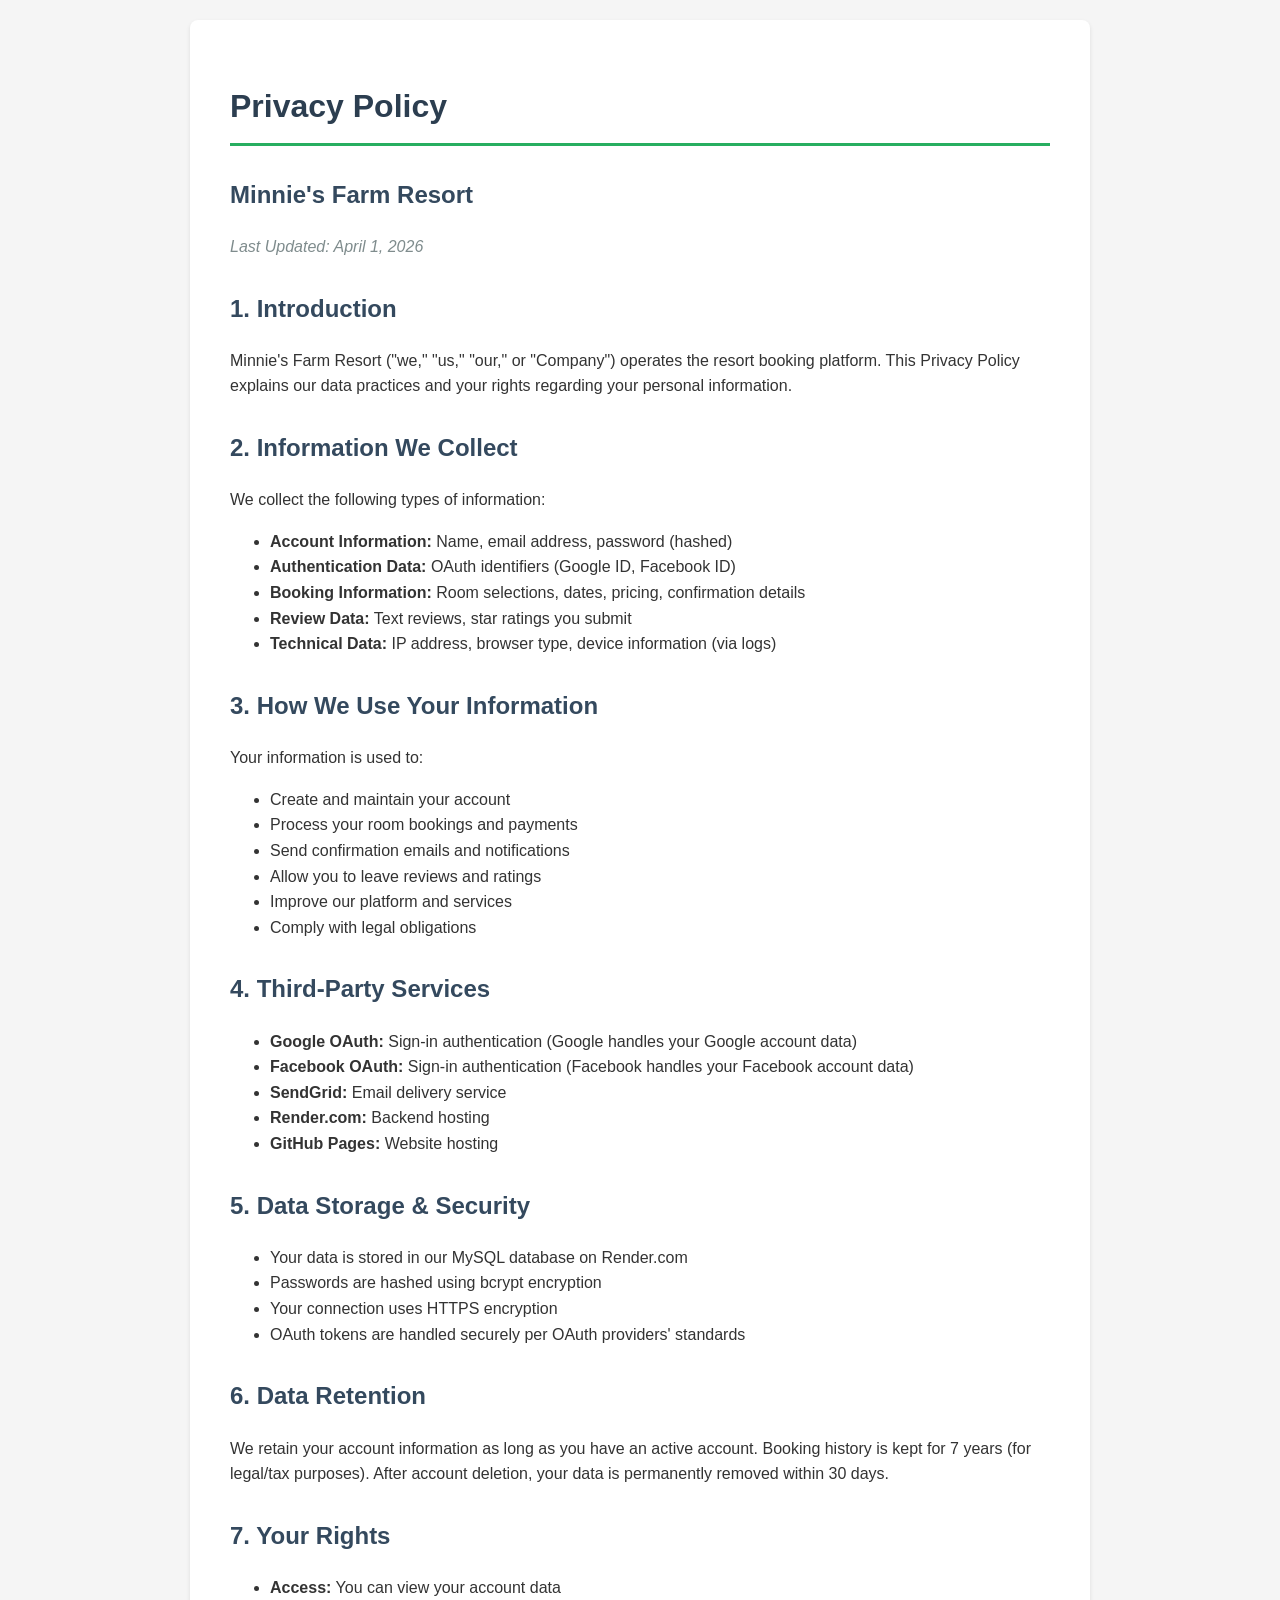
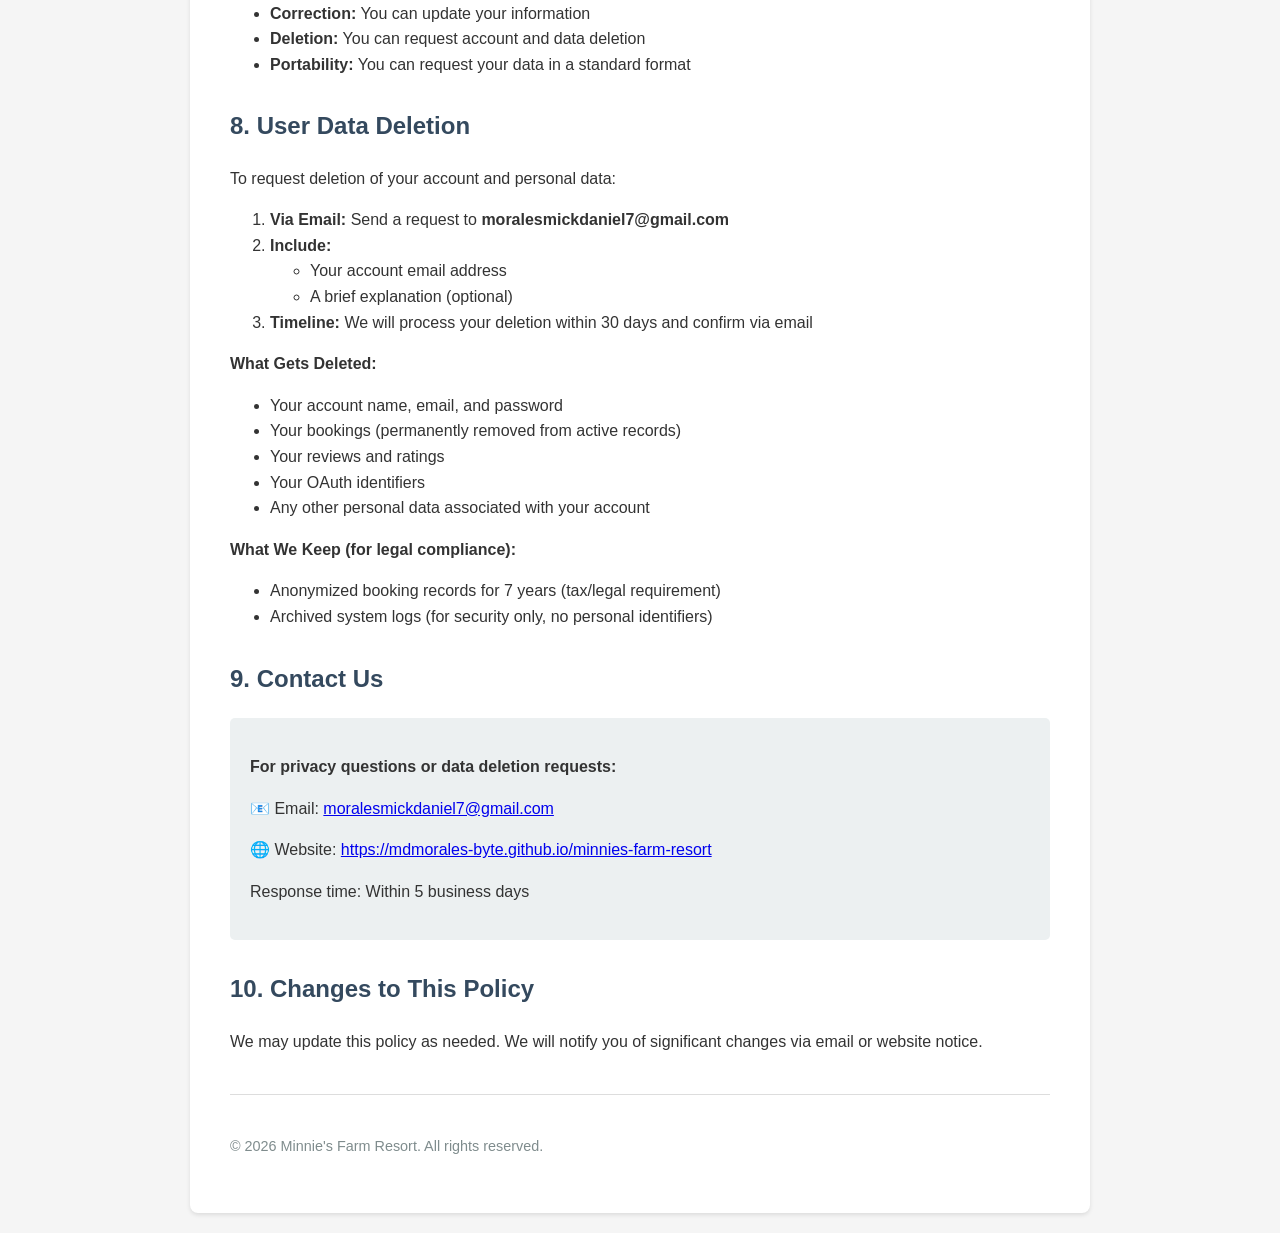
==== privacy.html @ 1239d1fe "Add privacy policy and user data deletion instructions" ====
<!DOCTYPE html>
<html lang="en">
<head>
    <meta charset="UTF-8">
    <meta name="viewport" content="width=device-width, initial-scale=1.0">
    <title>Privacy Policy - Minnie's Farm Resort</title>
    <style>
        body {
            font-family: -apple-system, BlinkMacSystemFont, 'Segoe UI', Roboto, Oxygen, Ubuntu, Cantarell, sans-serif;
            line-height: 1.6;
            max-width: 900px;
            margin: 0 auto;
            padding: 20px;
            color: #333;
            background-color: #f5f5f5;
        }
        .container {
            background: white;
            padding: 40px;
            border-radius: 8px;
            box-shadow: 0 2px 4px rgba(0,0,0,0.1);
        }
        h1 {
            color: #2c3e50;
            border-bottom: 3px solid #27ae60;
            padding-bottom: 10px;
        }
        h2 {
            color: #34495e;
            margin-top: 30px;
        }
        .last-updated {
            color: #7f8c8d;
            font-style: italic;
            margin-bottom: 20px;
        }
        .contact-section {
            background-color: #ecf0f1;
            padding: 20px;
            border-radius: 5px;
            margin: 20px 0;
        }
    </style>
</head>
<body>
    <div class="container">
        <h1>Privacy Policy</h1>
        <h2>Minnie's Farm Resort</h2>
        <p class="last-updated">Last Updated: April 1, 2026</p>

        <h2>1. Introduction</h2>
        <p>Minnie's Farm Resort ("we," "us," "our," or "Company") operates the resort booking platform. This Privacy Policy explains our data practices and your rights regarding your personal information.</p>

        <h2>2. Information We Collect</h2>
        <p>We collect the following types of information:</p>
        <ul>
            <li><strong>Account Information:</strong> Name, email address, password (hashed)</li>
            <li><strong>Authentication Data:</strong> OAuth identifiers (Google ID, Facebook ID)</li>
            <li><strong>Booking Information:</strong> Room selections, dates, pricing, confirmation details</li>
            <li><strong>Review Data:</strong> Text reviews, star ratings you submit</li>
            <li><strong>Technical Data:</strong> IP address, browser type, device information (via logs)</li>
        </ul>

        <h2>3. How We Use Your Information</h2>
        <p>Your information is used to:</p>
        <ul>
            <li>Create and maintain your account</li>
            <li>Process your room bookings and payments</li>
            <li>Send confirmation emails and notifications</li>
            <li>Allow you to leave reviews and ratings</li>
            <li>Improve our platform and services</li>
            <li>Comply with legal obligations</li>
        </ul>

        <h2>4. Third-Party Services</h2>
        <ul>
            <li><strong>Google OAuth:</strong> Sign-in authentication (Google handles your Google account data)</li>
            <li><strong>Facebook OAuth:</strong> Sign-in authentication (Facebook handles your Facebook account data)</li>
            <li><strong>SendGrid:</strong> Email delivery service</li>
            <li><strong>Render.com:</strong> Backend hosting</li>
            <li><strong>GitHub Pages:</strong> Website hosting</li>
        </ul>

        <h2>5. Data Storage & Security</h2>
        <ul>
            <li>Your data is stored in our MySQL database on Render.com</li>
            <li>Passwords are hashed using bcrypt encryption</li>
            <li>Your connection uses HTTPS encryption</li>
            <li>OAuth tokens are handled securely per OAuth providers' standards</li>
        </ul>

        <h2>6. Data Retention</h2>
        <p>We retain your account information as long as you have an active account. Booking history is kept for 7 years (for legal/tax purposes). After account deletion, your data is permanently removed within 30 days.</p>

        <h2>7. Your Rights</h2>
        <ul>
            <li><strong>Access:</strong> You can view your account data</li>
            <li><strong>Correction:</strong> You can update your information</li>
            <li><strong>Deletion:</strong> You can request account and data deletion</li>
            <li><strong>Portability:</strong> You can request your data in a standard format</li>
        </ul>

        <h2>8. User Data Deletion</h2>
        <p>To request deletion of your account and personal data:</p>
        <ol>
            <li><strong>Via Email:</strong> Send a request to <strong>moralesmickdaniel7@gmail.com</strong></li>
            <li><strong>Include:</strong>
                <ul>
                    <li>Your account email address</li>
                    <li>A brief explanation (optional)</li>
                </ul>
            </li>
            <li><strong>Timeline:</strong> We will process your deletion within 30 days and confirm via email</li>
        </ol>
        <p><strong>What Gets Deleted:</strong></p>
        <ul>
            <li>Your account name, email, and password</li>
            <li>Your bookings (permanently removed from active records)</li>
            <li>Your reviews and ratings</li>
            <li>Your OAuth identifiers</li>
            <li>Any other personal data associated with your account</li>
        </ul>
        <p><strong>What We Keep (for legal compliance):</strong></p>
        <ul>
            <li>Anonymized booking records for 7 years (tax/legal requirement)</li>
            <li>Archived system logs (for security only, no personal identifiers)</li>
        </ul>

        <h2>9. Contact Us</h2>
        <div class="contact-section">
            <p><strong>For privacy questions or data deletion requests:</strong></p>
            <p>📧 Email: <a href="mailto:moralesmickdaniel7@gmail.com">moralesmickdaniel7@gmail.com</a></p>
            <p>🌐 Website: <a href="https://mdmorales-byte.github.io/minnies-farm-resort" target="_blank">https://mdmorales-byte.github.io/minnies-farm-resort</a></p>
            <p>Response time: Within 5 business days</p>
        </div>

        <h2>10. Changes to This Policy</h2>
        <p>We may update this policy as needed. We will notify you of significant changes via email or website notice.</p>

        <hr style="margin: 40px 0; border: none; border-top: 1px solid #ddd;">
        <p style="color: #7f8c8d; font-size: 0.9em;">
            © 2026 Minnie's Farm Resort. All rights reserved.
        </p>
    </div>
</body>
</html>
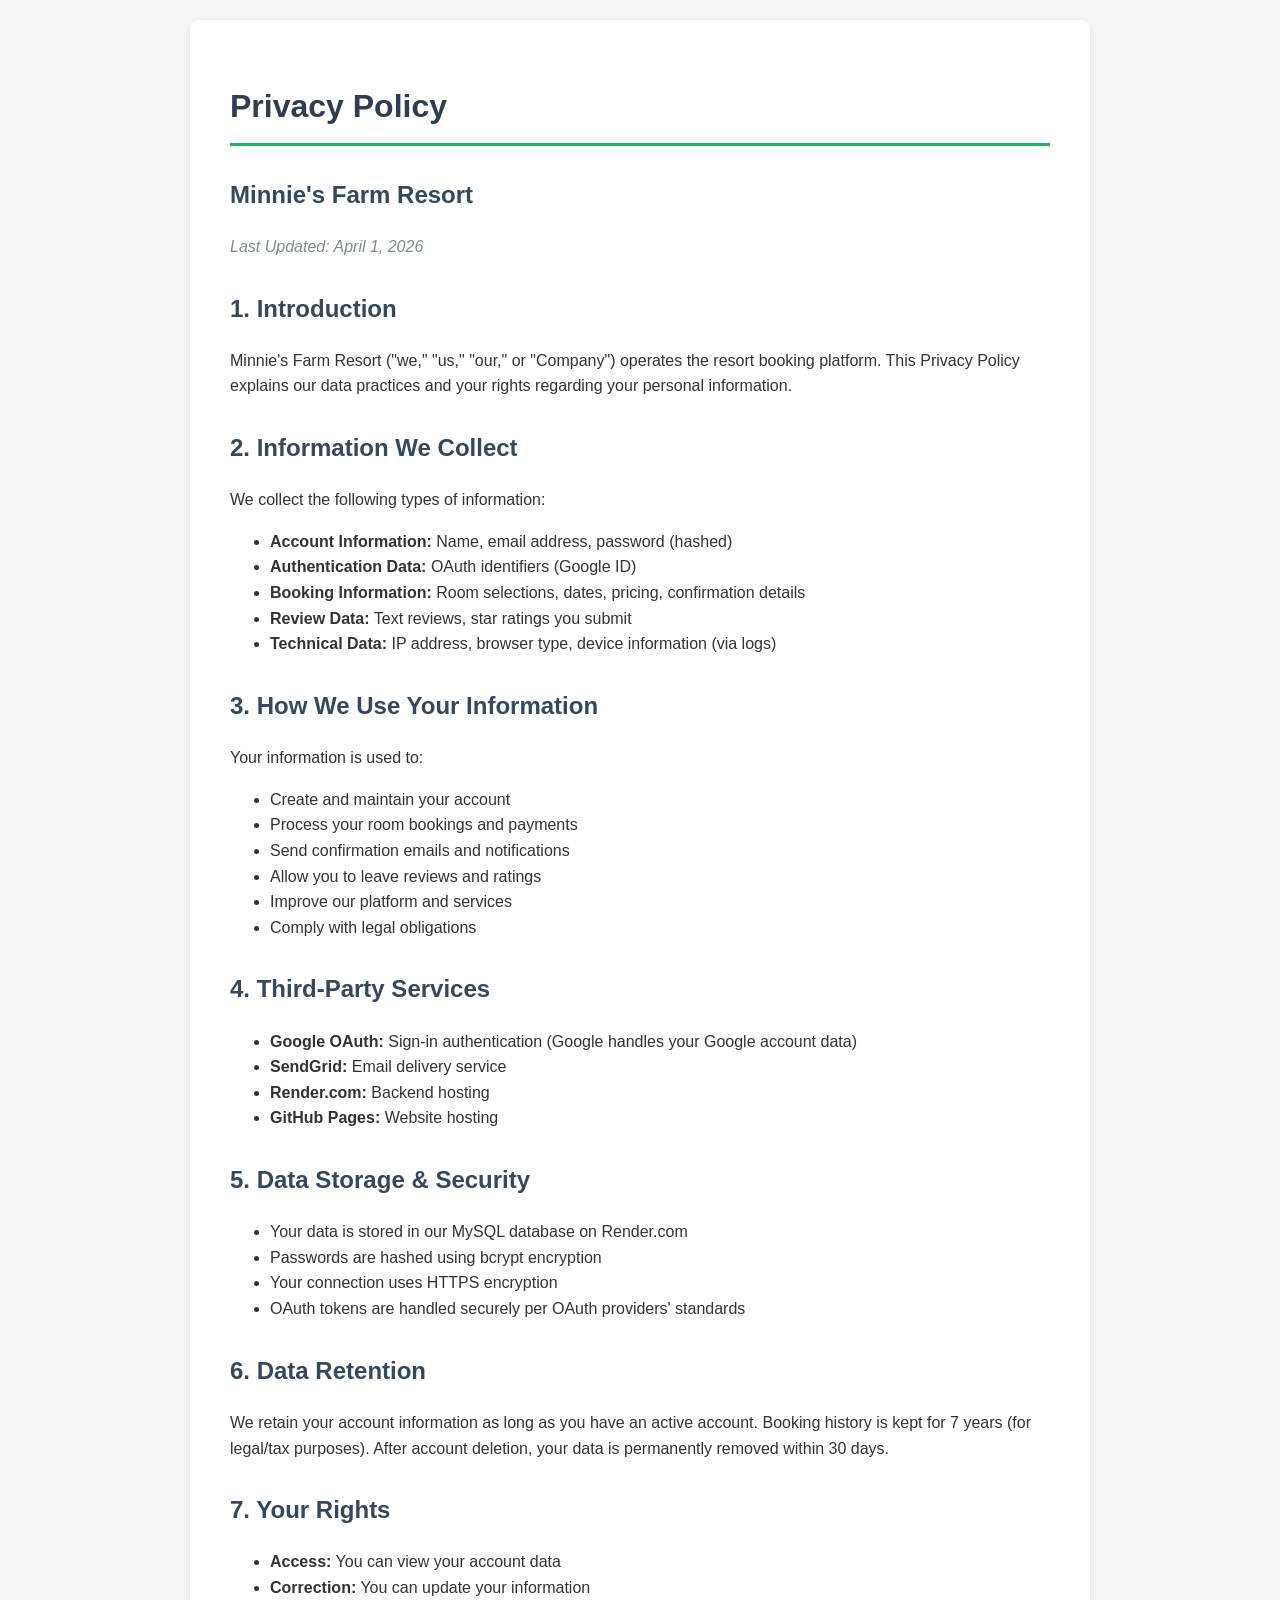
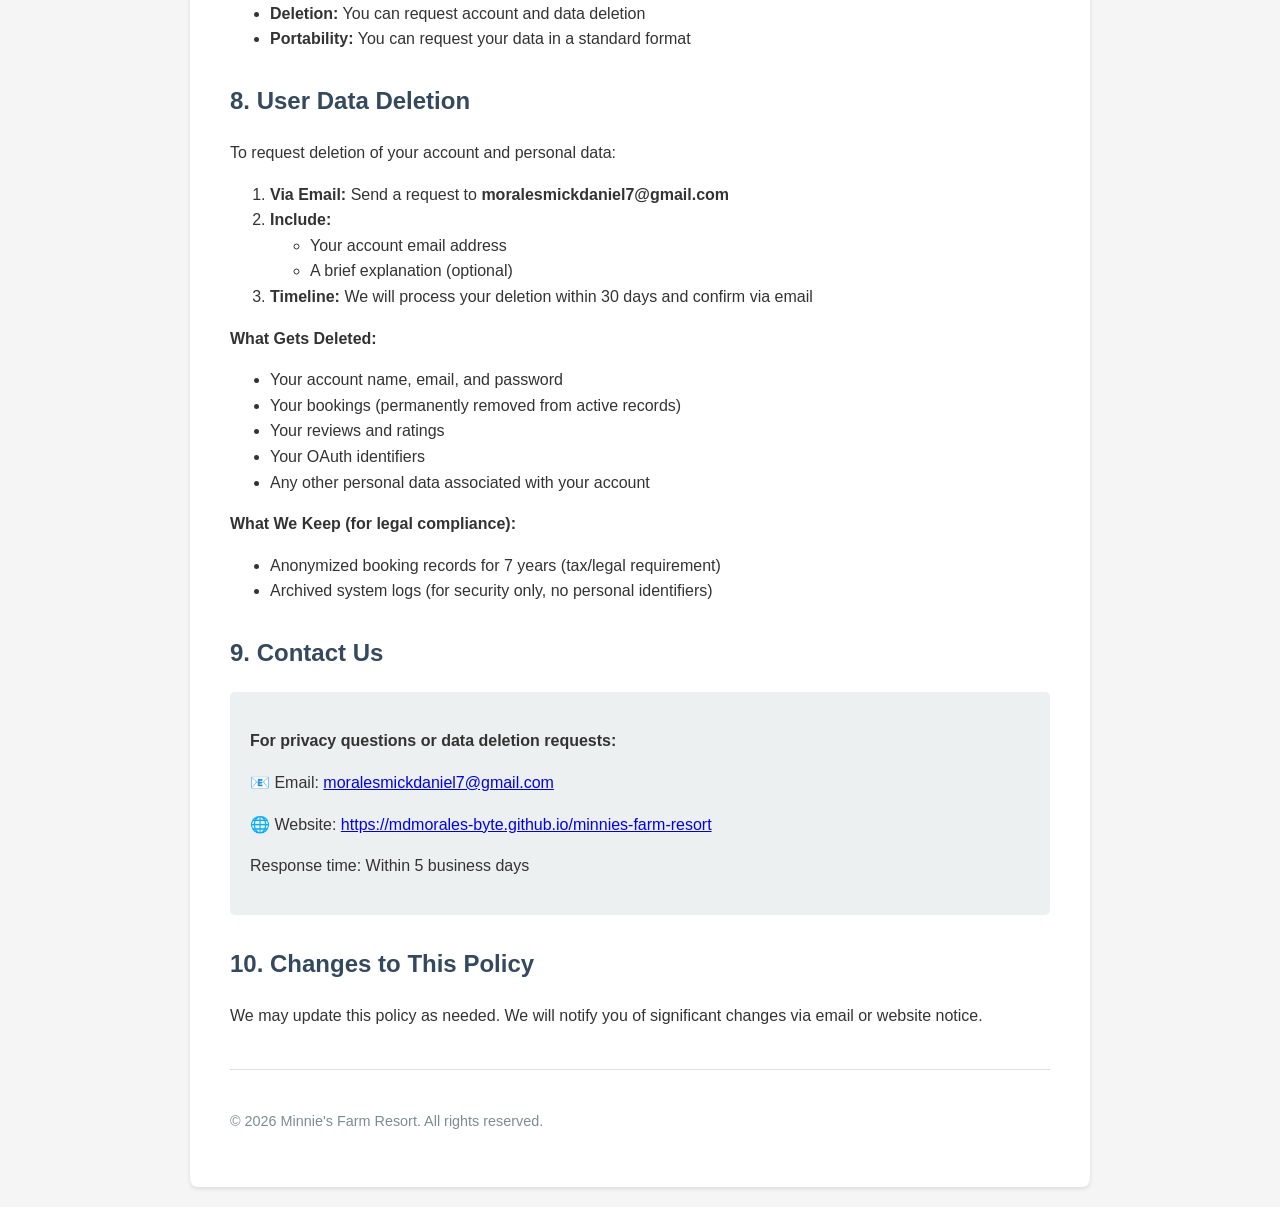
==== commit c740f151: "Update privacy policy to remove Facebook references" ====
--- a/privacy.html
+++ b/privacy.html
@@ -55,7 +55,7 @@
         <p>We collect the following types of information:</p>
         <ul>
             <li><strong>Account Information:</strong> Name, email address, password (hashed)</li>
-            <li><strong>Authentication Data:</strong> OAuth identifiers (Google ID, Facebook ID)</li>
+            <li><strong>Authentication Data:</strong> OAuth identifiers (Google ID)</li>
             <li><strong>Booking Information:</strong> Room selections, dates, pricing, confirmation details</li>
             <li><strong>Review Data:</strong> Text reviews, star ratings you submit</li>
             <li><strong>Technical Data:</strong> IP address, browser type, device information (via logs)</li>
@@ -75,7 +75,6 @@
         <h2>4. Third-Party Services</h2>
         <ul>
             <li><strong>Google OAuth:</strong> Sign-in authentication (Google handles your Google account data)</li>
-            <li><strong>Facebook OAuth:</strong> Sign-in authentication (Facebook handles your Facebook account data)</li>
             <li><strong>SendGrid:</strong> Email delivery service</li>
             <li><strong>Render.com:</strong> Backend hosting</li>
             <li><strong>GitHub Pages:</strong> Website hosting</li>
